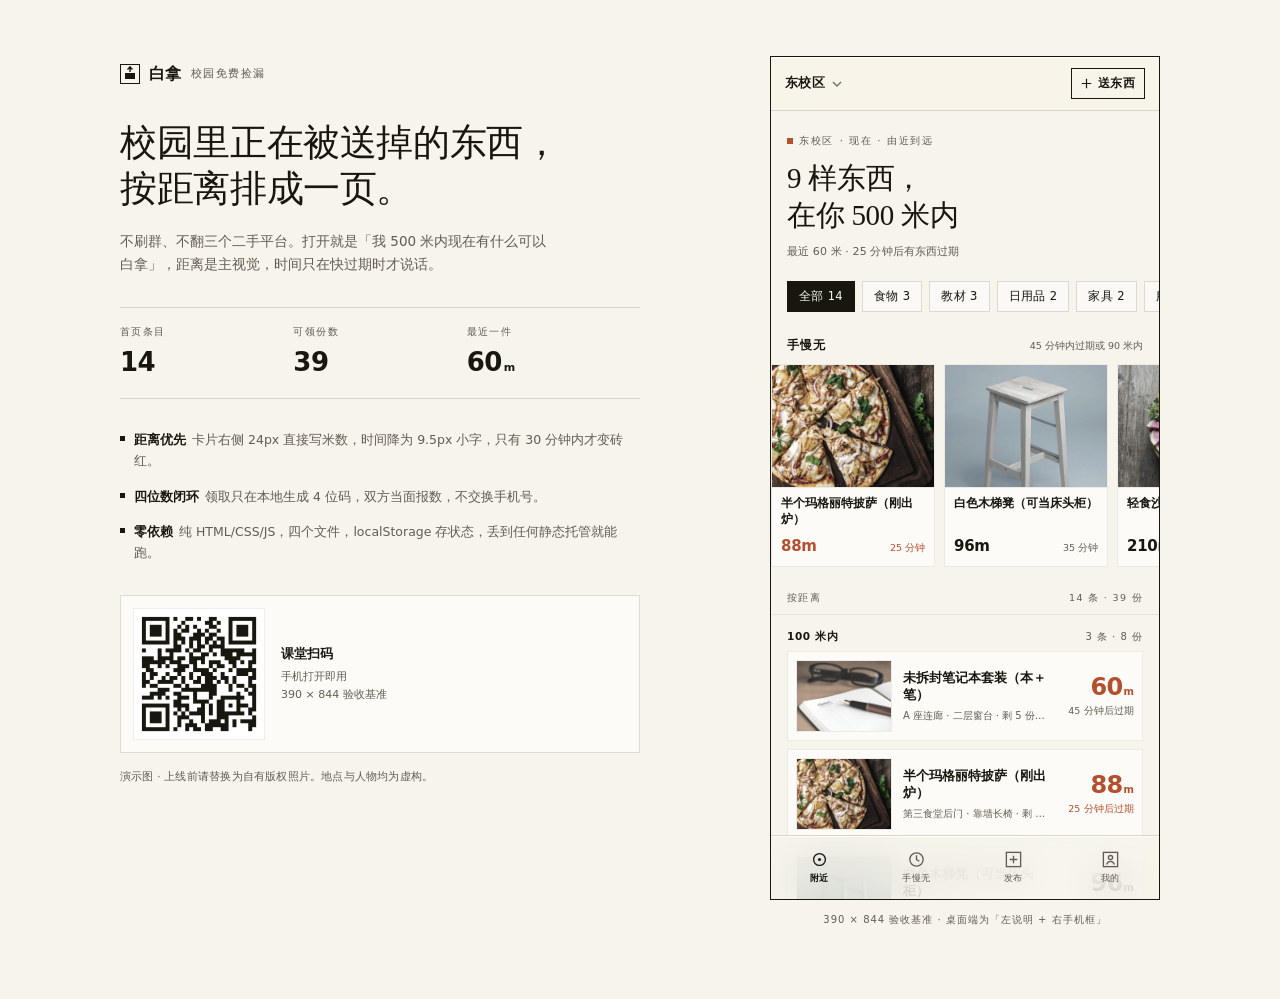
==== index.html @ 17d1b1d6 "白拿 · 校园免费捡漏：单页零依赖 Web App（14 条种子 / 6 分类 / 4 位码闭环）" ====
<!DOCTYPE html>
<html lang="zh-CN">
<head>
<meta charset="utf-8">
<meta name="viewport" content="width=device-width, initial-scale=1, viewport-fit=cover">
<meta name="theme-color" content="#F7F4EB">
<title>白拿 · 校园免费捡漏</title>
<meta name="description" content="把校园里正在被免费送掉的东西按距离排成一页。学生打开第一眼就知道 500 米内有什么可以白拿。">
<link rel="stylesheet" href="styles.css">
</head>
<body>

<main class="wrap">

  <!-- ===== 左栏：说明（桌面端） ===== -->
  <aside class="aside">
    <div class="brand">
      <svg class="brand-mark" viewBox="0 0 20 20" aria-hidden="true">
        <rect x="0.5" y="0.5" width="19" height="19" fill="none" stroke="currentColor"/>
        <rect x="5" y="9" width="10" height="6" fill="currentColor"/>
        <path d="M10 2v6M7.5 5.5L10 3l2.5 2.5" fill="none" stroke="currentColor" stroke-width="1.4"/>
      </svg>
      <span class="brand-name">白拿</span>
      <span class="brand-sub">校园免费捡漏</span>
    </div>

    <h2 class="aside-h1">校园里正在被送掉的东西，<br>按距离排成一页。</h2>
    <p class="aside-p">不刷群、不翻三个二手平台。打开就是「我 500 米内现在有什么可以白拿」，距离是主视觉，时间只在快过期时才说话。</p>

    <dl class="aside-stats">
      <div><dt>首页条目</dt><dd>14</dd></div>
      <div><dt>可领份数</dt><dd>39</dd></div>
      <div><dt>最近一件</dt><dd>60<span>m</span></dd></div>
    </dl>

    <ul class="aside-list">
      <li><b>距离优先</b>卡片右侧 24px 直接写米数，时间降为 9.5px 小字，只有 30 分钟内才变砖红。</li>
      <li><b>四位数闭环</b>领取只在本地生成 4 位码，双方当面报数，不交换手机号。</li>
      <li><b>零依赖</b>纯 HTML/CSS/JS，四个文件，localStorage 存状态，丢到任何静态托管就能跑。</li>
    </ul>

    <div class="qr-block">
      <img class="qr" src="assets/qr.png" alt="课堂扫码打开 白拿 手机版" width="132" height="132">
      <div class="qr-txt">
        <b>课堂扫码</b>
        <span>手机打开即用<br>390 × 844 验收基准</span>
      </div>
    </div>

    <p class="aside-foot">演示图 · 上线前请替换为自有版权照片。地点与人物均为虚构。</p>
  </aside>

  <!-- ===== 右栏：手机框 ===== -->
  <div class="phone-col">
    <div class="device" id="device">

      <!-- 可滚动内容 -->
      <div class="screen" id="screen">

        <!-- 附近 -->
        <section class="view is-active" id="view-near" data-view="near">
          <div class="hero">
            <p class="eyebrow"><span class="dot"></span><span id="heroCampus">东校区</span> · 现在 · 由近到远</p>
            <h1 id="heroTitle">9 样东西，<br>在你 500 米内</h1>
            <p class="hero-note" id="heroNote">最近 60 米 · 25 分钟后有东西过期</p>
          </div>

          <div class="chips" id="chips" role="group" aria-label="分类筛选"></div>

          <div class="strip-head">
            <h3>手慢无</h3>
            <span id="hotHint">45 分钟内过期</span>
          </div>
          <div class="strip" id="hotStrip"></div>

          <div class="list-head">
            <span>按距离</span>
            <span id="listStat">14 条 · 39 份</span>
          </div>
          <div id="bands"></div>

          <p class="list-foot" id="listFoot">以上共 14 条 · 39 份可领 · 全部免费</p>
        </section>

        <!-- 手慢无 -->
        <section class="view" id="view-hot" data-view="hot">
          <div class="view-head">
            <p class="eyebrow"><span class="dot"></span>正在消失</p>
            <h1 class="view-h1">手慢无</h1>
            <p class="hero-note">45 分钟内过期，或 90 米内能立刻走到。</p>
          </div>
          <div id="hotList"></div>
          <p class="list-foot">共 <span id="hotCount">4</span> 件 · 点开看地点与领取码</p>
        </section>

        <!-- 发布 -->
        <section class="view" id="view-publish" data-view="publish">
          <div class="view-head">
            <p class="eyebrow"><span class="dot"></span>三十秒挂上去</p>
            <h1 class="view-h1">我要送</h1>
            <p class="hero-note">写清地点和还剩多久，别人才能真的来拿。</p>
          </div>
          <form class="form" id="pubForm" novalidate>
            <label class="field">
              <span>送什么</span>
              <input id="fTitle" type="text" maxlength="24" placeholder="例：半箱矿泉水（未开封）" autocomplete="off">
            </label>

            <div class="field">
              <span>分类</span>
              <div class="pick-row" id="fCat"></div>
            </div>

            <div class="field-2">
              <label class="field">
                <span>离你多远（米）</span>
                <input id="fMeters" type="number" inputmode="numeric" min="10" max="1500" value="120">
              </label>
              <label class="field">
                <span>多久内有效</span>
                <select id="fExpires">
                  <option value="20">20 分钟</option>
                  <option value="35">35 分钟</option>
                  <option value="60" selected>1 小时</option>
                  <option value="180">3 小时</option>
                  <option value="480">今天内</option>
                </select>
              </label>
            </div>

            <label class="field">
              <span>放在哪（不要写宿舍号）</span>
              <input id="fSpot" type="text" maxlength="28" placeholder="例：三食堂后门靠墙长椅" autocomplete="off">
            </label>

            <label class="field">
              <span>一句话说明</span>
              <textarea id="fNote" rows="2" maxlength="80" placeholder="还剩几份、有没有拆封、要不要自带袋子"></textarea>
            </label>

            <div class="field">
              <span>配一张图（演示素材）</span>
              <div class="pick-photos" id="fPhotos"></div>
            </div>

            <button class="btn-ink btn-full" type="submit">发布 · 立刻排到最前</button>
            <p class="form-note">不收集姓名 / 学号 / 手机号。领取码只在双方手机本地生成。</p>
          </form>
        </section>

        <!-- 我的 -->
        <section class="view" id="view-me" data-view="me">
          <div class="view-head">
            <p class="eyebrow"><span class="dot"></span>你的账</p>
            <h1 class="view-h1">我的</h1>
          </div>

          <div class="bill">
            <p class="eyebrow">白拿省下</p>
            <div class="bill-num"><span class="cur">¥</span><span id="mMoney">0</span></div>
            <p class="bill-sub">共 <b id="mCount">0</b> 次领取 · 平均每次 ¥<b id="mAvg">0</b></p>
          </div>

          <div class="list-head"><span>领取记录</span><span id="mRecCount">0 条</span></div>
          <div id="mRecs"></div>
          <p class="empty" id="mEmpty">还没有领取记录。去「附近」点开一件，领取后会拿到 4 位码。</p>

          <div class="pro" id="proCard">
            <p class="pro-eyebrow">Pro</p>
            <h3>30 分钟内新货，先看一分钟</h3>
            <ul class="pro-list">
              <li>极近 / 快过期的新条目推送</li>
              <li>跨校区一起看，按真实步行时间排</li>
              <li>无广告，不做推荐位</li>
            </ul>
            <div class="pro-foot">
              <span class="pro-price">¥6<span>/月</span></span>
              <button class="btn-line btn-line-light" id="proBtn" type="button">了解 Pro</button>
            </div>
          </div>

          <p class="list-foot">本地演示版 · 数据保存在这台设备的浏览器里</p>
          <p class="reset-wrap"><button class="reset-btn" id="resetBtn" type="button">清空本机演示数据</button></p>
        </section>

      </div><!-- /screen -->

      <!-- 顶栏 -->
      <header class="topbar glass">
        <button class="campus" id="campusBtn" type="button">
          <span id="campusName">东校区</span>
          <svg viewBox="0 0 10 6" aria-hidden="true"><path d="M1 1l4 4 4-4" fill="none" stroke="currentColor" stroke-width="1.4"/></svg>
        </button>
        <button class="top-pub" id="topPub" type="button" aria-label="发布一条">
          <svg viewBox="0 0 14 14" aria-hidden="true"><path d="M7 1v12M1 7h12" stroke="currentColor" stroke-width="1.5"/></svg>
          <span>送东西</span>
        </button>
      </header>

      <!-- 底栏 -->
      <nav class="tabbar glass" id="tabbar" aria-label="主导航">
        <button class="tab is-active" data-tab="near" type="button">
          <svg viewBox="0 0 20 20" aria-hidden="true"><circle cx="10" cy="10" r="6.2" fill="none" stroke="currentColor" stroke-width="1.4"/><circle cx="10" cy="10" r="1.6" fill="currentColor"/></svg>
          <span>附近</span>
        </button>
        <button class="tab" data-tab="hot" type="button">
          <svg viewBox="0 0 20 20" aria-hidden="true"><circle cx="10" cy="10" r="7" fill="none" stroke="currentColor" stroke-width="1.4"/><path d="M10 5.6V10l3 1.8" fill="none" stroke="currentColor" stroke-width="1.4"/></svg>
          <span>手慢无</span>
        </button>
        <button class="tab" data-tab="publish" type="button">
          <svg viewBox="0 0 20 20" aria-hidden="true"><rect x="2.5" y="2.5" width="15" height="15" fill="none" stroke="currentColor" stroke-width="1.4"/><path d="M10 6v8M6 10h8" stroke="currentColor" stroke-width="1.4"/></svg>
          <span>发布</span>
        </button>
        <button class="tab" data-tab="me" type="button">
          <svg viewBox="0 0 20 20" aria-hidden="true"><rect x="2.5" y="2.5" width="15" height="15" fill="none" stroke="currentColor" stroke-width="1.4"/><circle cx="10" cy="8" r="2.2" fill="none" stroke="currentColor" stroke-width="1.4"/><path d="M5.8 15.2c1-2.2 2.4-3.2 4.2-3.2s3.2 1 4.2 3.2" fill="none" stroke="currentColor" stroke-width="1.4"/></svg>
          <span>我的</span>
        </button>
      </nav>

      <!-- 详情 -->
      <div class="scrim" id="scrim"></div>
      <section class="sheet glass" id="sheet" aria-hidden="true" aria-label="详情">
        <div class="sheet-scroll">
          <div class="sheet-photo-wrap">
            <img class="sheet-photo" id="dPhoto" alt="">
            <button class="sheet-close" id="dClose" type="button" aria-label="关闭详情">
              <svg viewBox="0 0 14 14" aria-hidden="true"><path d="M2 2l10 10M12 2L2 12" stroke="currentColor" stroke-width="1.5"/></svg>
            </button>
          </div>
          <div class="sheet-body">
            <p class="eyebrow" id="dCat">食物 · 剩 2 份</p>
            <h2 class="sheet-title" id="dTitle">—</h2>
            <div class="sheet-dist">
              <span class="d-num" id="dDist">120<span>m</span></span>
              <span class="d-time" id="dTime">25 分钟后过期</span>
            </div>
            <dl class="meta">
              <div><dt>地点</dt><dd id="dSpot">—</dd></div>
              <div><dt>估值</dt><dd id="dValue">—</dd></div>
              <div><dt>发布</dt><dd id="dBy">—</dd></div>
            </dl>
            <p class="sheet-note" id="dNote">—</p>

            <div class="steps">
              <p class="eyebrow">怎么拿</p>
              <ol class="steps-list">
                <li><b>01</b><span>点下面「领取」，拿到一个 4 位数字码</span></li>
                <li><b>02</b><span>按地点走过去，当面把 4 位报给对方</span></li>
                <li><b>03</b><span>拿走。双方都不留手机号、不加好友</span></li>
              </ol>
            </div>
          </div>
        </div>
        <div class="sheet-foot">
          <button class="btn-ink btn-full" id="dClaim" type="button">领取 · 生成 4 位码</button>
        </div>

        <div class="codeview" id="codeView" aria-hidden="true">
          <p class="eyebrow">领取码 · 当面报这 4 位</p>
          <div class="code" id="dCode">0000</div>
          <p class="code-note">不交换手机号。码已存进「我的 · 领取记录」，30 分钟内有效。</p>
          <button class="btn-line" id="dDone" type="button">完成</button>
        </div>
      </section>

      <div class="toast" id="toast" role="status" aria-live="polite"></div>
    </div>
    <p class="frame-note">390 × 844 验收基准 · 桌面端为「左说明 + 右手机框」</p>
  </div>
</main>

<script src="data.js"></script>
<script src="app.js"></script>
</body>
</html>
---- styles.css ----
/* =========================================================
   白拿 · 校园免费捡漏 — styles.css
   直角 / 无 emoji / 无渐变装饰 / 距离是主视觉
   ========================================================= */

:root{
  --paper:#F7F4EB;
  --card:rgba(255,255,255,.66);
  --ink:#17160F;
  --gray:#615D53;
  --brick:#B4502D;
  --line:rgba(23,22,15,.14);
  --line-soft:rgba(23,22,15,.07);
  --glass:rgba(247,244,235,.72);
  --sans:"Helvetica Neue","PingFang SC","Hiragino Sans GB","Microsoft YaHei",system-ui,sans-serif;
  --serif:Georgia,"Songti SC","SimSun","Times New Roman",serif;
  --mono:ui-monospace,"SFMono-Regular","Cascadia Mono",Consolas,monospace;
}

*,*::before,*::after{box-sizing:border-box;border-radius:0}

html,body{margin:0;padding:0}
body{
  background:var(--paper);
  color:var(--ink);
  font-family:var(--sans);
  font-size:14px;
  line-height:1.5;
  -webkit-font-smoothing:antialiased;
  text-rendering:optimizeLegibility;
}
body{overflow-x:hidden}
img{display:block;max-width:100%}
button{font:inherit;color:inherit;background:none;border:0;padding:0;cursor:pointer;-webkit-tap-highlight-color:transparent}
input,select,textarea{font:inherit;color:inherit}
dl,dd,dt,h1,h2,h3,p,ul,li,figure{margin:0;padding:0}
ul{list-style:none}
:focus-visible{outline:2px solid var(--brick);outline-offset:2px}

.eyebrow{
  font-size:10px;letter-spacing:.16em;text-transform:uppercase;
  color:var(--gray);display:flex;align-items:center;gap:6px;
}
.dot{width:6px;height:6px;background:var(--brick);flex:0 0 auto;display:inline-block}

/* ============ 桌面两栏 ============ */
.wrap{
  max-width:1120px;margin:0 auto;padding:56px 40px 72px;
  display:grid;grid-template-columns:minmax(0,1fr) 390px;
  gap:72px;align-items:start;
}

/* --------- 左栏 --------- */
.aside{padding-top:6px;max-width:520px}
.brand{display:flex;align-items:center;gap:9px;margin-bottom:34px}
.brand-mark{width:20px;height:20px;color:var(--ink);flex:0 0 auto}
.brand-name{font-size:16px;font-weight:700;letter-spacing:.02em}
.brand-sub{font-size:10.5px;color:var(--gray);letter-spacing:.14em;text-transform:uppercase}

.aside-h1{
  font-family:var(--serif);font-size:37px;line-height:1.24;font-weight:400;
  letter-spacing:-.01em;margin-bottom:18px;
}
.aside-p{font-size:13.5px;line-height:1.75;color:var(--gray);max-width:430px}

.aside-stats{
  display:grid;grid-template-columns:repeat(3,1fr);
  border-top:1px solid var(--line);border-bottom:1px solid var(--line);
  margin:30px 0;padding:16px 0;
}
.aside-stats>div{padding-right:12px}
.aside-stats dt{font-size:10px;letter-spacing:.14em;text-transform:uppercase;color:var(--gray)}
.aside-stats dd{font-size:26px;font-weight:700;letter-spacing:-.02em;margin-top:4px;font-variant-numeric:tabular-nums}
.aside-stats dd span{font-size:11px;font-weight:600;margin-left:2px;letter-spacing:0}

.aside-list{display:grid;gap:14px;margin-bottom:32px}
.aside-list li{font-size:12.5px;line-height:1.7;color:var(--gray);padding-left:14px;position:relative}
.aside-list li::before{content:"";position:absolute;left:0;top:7px;width:5px;height:5px;background:var(--ink)}
.aside-list b{color:var(--ink);font-weight:600;display:inline-block;margin-right:6px}

.qr-block{display:flex;align-items:center;gap:16px;border:1px solid var(--line);padding:12px;background:var(--card)}
.qr{width:132px;height:132px;object-fit:contain;background:#fff;border:1px solid var(--line-soft)}
.qr-txt{display:grid;gap:4px}
.qr-txt b{font-size:12.5px}
.qr-txt span{font-size:11px;color:var(--gray);line-height:1.6}
.aside-foot{margin-top:16px;font-size:10.5px;color:var(--gray);letter-spacing:.02em}

/* ============ 手机框 ============ */
.phone-col{position:relative}
.device{
  position:relative;width:390px;height:844px;overflow:hidden;
  background:var(--paper);border:1px solid var(--ink);
}
.frame-note{
  margin-top:12px;font-size:10px;letter-spacing:.1em;text-transform:uppercase;
  color:var(--gray);text-align:center;
}

/* --------- 磨砂玻璃 --------- */
.glass{
  background:var(--glass);
  -webkit-backdrop-filter:blur(20px) saturate(170%);
  backdrop-filter:blur(20px) saturate(170%);
}

/* --------- 滚动区 --------- */
.screen{
  position:absolute;inset:0;overflow-y:auto;overflow-x:hidden;
  padding:54px 0 84px;-webkit-overflow-scrolling:touch;
  scrollbar-width:none;
}
.screen::-webkit-scrollbar{width:0;height:0}

/* --------- 顶栏 --------- */
.topbar{
  position:absolute;top:0;left:0;right:0;height:54px;z-index:30;
  display:flex;align-items:center;justify-content:space-between;
  padding:0 14px;
  border-bottom:1px solid var(--line);
  box-shadow:inset 0 1px 0 rgba(255,255,255,.75);
}
.campus{display:flex;align-items:center;gap:7px;font-size:12.5px;font-weight:600;letter-spacing:.02em;padding:6px 0}
.campus svg{width:10px;height:6px;opacity:.6}
.top-pub{
  display:flex;align-items:center;gap:6px;font-size:11.5px;font-weight:600;
  border:1px solid var(--ink);padding:6px 9px;letter-spacing:.04em;
  transition:transform 160ms ease,background-color 160ms ease,color 160ms ease;
}
.top-pub svg{width:11px;height:11px}
.top-pub:active{transform:translateY(1px)}

/* --------- 底栏 --------- */
.tabbar{
  position:absolute;bottom:0;left:0;right:0;height:64px;z-index:30;
  display:grid;grid-template-columns:repeat(4,1fr);
  border-top:1px solid var(--line);
  box-shadow:inset 0 1px 0 rgba(255,255,255,.75);
  padding-bottom:env(safe-area-inset-bottom);
}
.tab{
  display:flex;flex-direction:column;align-items:center;justify-content:center;gap:3px;
  color:var(--gray);transition:color 200ms ease;
}
.tab svg{width:19px;height:19px}
.tab span{font-size:9px;letter-spacing:.06em}
.tab.is-active{color:var(--ink)}
.tab.is-active span{font-weight:600}

/* --------- 视图 --------- */
.view{display:none}
.view.is-active{display:block}

/* --------- hero --------- */
.hero{padding:22px 16px 6px}
.hero h1{
  font-family:var(--serif);font-weight:400;font-size:29px;line-height:1.28;
  letter-spacing:-.01em;margin:12px 0 10px;
}
.hero-note{font-size:11px;color:var(--gray);letter-spacing:.01em}
.view-head{padding:22px 16px 10px}
.view-h1{font-family:var(--serif);font-weight:400;font-size:26px;margin:10px 0 8px;letter-spacing:-.01em}

/* --------- 分类 chips --------- */
.chips{
  display:flex;gap:7px;overflow-x:auto;padding:14px 16px 4px;
  scrollbar-width:none;
}
.chips::-webkit-scrollbar{height:0}
.chip{
  flex:0 0 auto;font-size:11.5px;letter-spacing:.03em;
  padding:6px 11px;border:1px solid var(--line);background:rgba(255,255,255,.5);
  transition:background-color 160ms ease,color 160ms ease,border-color 160ms ease;
}
.chip[aria-pressed="true"]{background:var(--ink);color:var(--paper);border-color:var(--ink)}
.chip:active{transform:translateY(1px)}

/* --------- 手慢无横滑 --------- */
.strip-head{
  display:flex;align-items:baseline;justify-content:space-between;
  padding:20px 16px 8px;
}
.strip-head h3{font-size:12px;font-weight:700;letter-spacing:.1em;text-transform:uppercase}
.strip-head span{font-size:9.5px;color:var(--gray)}
.strip{
  display:flex;gap:9px;overflow-x:auto;padding:2px 16px 6px;
  scroll-snap-type:x mandatory;scrollbar-width:none;
}
.strip::-webkit-scrollbar{height:0}
.hot-card{
  flex:0 0 164px;scroll-snap-align:start;
  background:var(--card);border:1px solid var(--line-soft);
  text-align:left;transition:transform 200ms ease;
}
.hot-card:active{transform:translateY(1px)}
.hot-card img{width:100%;aspect-ratio:4/3;object-fit:cover;border-bottom:1px solid var(--line-soft)}
.hot-body{padding:8px 9px 9px}
.hot-title{
  font-size:12px;font-weight:600;line-height:1.32;
  display:-webkit-box;-webkit-line-clamp:2;-webkit-box-orient:vertical;overflow:hidden;
  height:32px;
}
.hot-meta{display:flex;align-items:baseline;justify-content:space-between;margin-top:7px}
.hot-dist{font-size:15px;font-weight:700;letter-spacing:-.02em;font-variant-numeric:tabular-nums}
.hot-dist.hot{color:var(--brick)}
.hot-time{font-size:9.5px;color:var(--gray)}
.hot-time.urgent{color:var(--brick)}

/* --------- 列表 --------- */
.list-head{
  display:flex;align-items:baseline;justify-content:space-between;
  padding:18px 16px 8px;
  font-size:9.5px;letter-spacing:.14em;text-transform:uppercase;color:var(--gray);
}
.band-head{
  display:flex;align-items:baseline;justify-content:space-between;
  padding:14px 16px 7px;border-top:1px solid var(--line-soft);
  font-size:10px;letter-spacing:.1em;color:var(--gray);
}
.band-head b{font-size:10.5px;letter-spacing:.06em;color:var(--ink);font-weight:600}
.band-head .band-n{font-variant-numeric:tabular-nums}

.row{
  display:grid;grid-template-columns:96px minmax(0,1fr) 76px;
  gap:11px;align-items:center;
  margin:0 16px 8px;padding:8px;
  background:var(--card);border:1px solid var(--line-soft);
  text-align:left;width:calc(100% - 32px);
  animation:rise 260ms ease-out both;
  transition:transform 160ms ease;
}
.row:active{transform:translateY(1px)}
.thumb{width:96px;height:72px;object-fit:cover;border:1px solid var(--line-soft)}
.row-main{min-width:0}
.row-title{
  font-size:13px;font-weight:600;line-height:1.3;
  display:-webkit-box;-webkit-line-clamp:2;-webkit-box-orient:vertical;overflow:hidden;
}
.row-sub{
  display:block;font-size:10px;color:var(--gray);margin-top:4px;
  white-space:nowrap;overflow:hidden;text-overflow:ellipsis;
}
.row-right{text-align:right}
.dist{
  display:block;font-size:24px;font-weight:700;line-height:1;letter-spacing:-.03em;
  font-variant-numeric:tabular-nums;
}
.dist span{font-size:10px;font-weight:600;margin-left:1px;letter-spacing:0}
.dist.hot{color:var(--brick)}
.time{font-size:9.5px;color:var(--gray);margin-top:5px;letter-spacing:.01em}
.time.urgent{color:var(--brick)}

/* 列表入场：只位移，绝不用 opacity:0 起手 */
@keyframes rise{
  from{transform:translateY(9px)}
  to{transform:translateY(0)}
}

.list-foot{
  padding:18px 16px 8px;font-size:10px;color:var(--gray);
  letter-spacing:.04em;text-align:center;
}
.empty{padding:8px 16px 18px;font-size:11.5px;color:var(--gray);line-height:1.7}

/* 刚发布 */
.row.is-new{background:rgba(255,255,255,.9);border-color:rgba(23,22,15,.2)}
.badge-new{
  display:inline-block;font-size:8.5px;letter-spacing:.12em;text-transform:uppercase;
  background:var(--ink);color:var(--paper);padding:1px 4px;margin-right:5px;vertical-align:1px;
}

/* --------- 详情面板 --------- */
.scrim{
  position:absolute;inset:0;z-index:38;background:rgba(23,22,15,.34);
  opacity:0;pointer-events:none;transition:opacity 220ms ease;
}
.scrim.on{opacity:1;pointer-events:auto}

.sheet{
  position:absolute;left:0;right:0;bottom:0;top:54px;z-index:40;
  transform:translateY(101%);
  transition:transform 300ms cubic-bezier(.22,.61,.36,1);
  border-top:1px solid var(--line);
  box-shadow:inset 0 1px 0 rgba(255,255,255,.8);
  display:flex;flex-direction:column;
  overflow:hidden;
}
.sheet.on{transform:translateY(0)}
.sheet-scroll{overflow-y:auto;overflow-x:hidden;flex:1;scrollbar-width:none}
.sheet-scroll::-webkit-scrollbar{width:0}
.sheet-photo-wrap{position:relative}
.sheet-photo{width:100%;aspect-ratio:16/9;object-fit:cover;border-bottom:1px solid var(--line-soft)}
.sheet-close{
  position:absolute;top:10px;right:10px;width:30px;height:30px;
  background:var(--glass);border:1px solid var(--line);
  -webkit-backdrop-filter:blur(20px) saturate(170%);
  backdrop-filter:blur(20px) saturate(170%);
  display:flex;align-items:center;justify-content:center;
}
.sheet-close svg{width:12px;height:12px}
.sheet-body{padding:16px 16px 20px}
.sheet-title{
  font-family:var(--serif);font-weight:400;font-size:21px;line-height:1.3;
  margin:8px 0 14px;letter-spacing:-.01em;
}
.sheet-dist{display:flex;align-items:baseline;gap:10px;margin-bottom:16px}
.d-num{font-size:30px;font-weight:700;letter-spacing:-.03em;font-variant-numeric:tabular-nums}
.d-num span{font-size:12px;font-weight:600;margin-left:1px;letter-spacing:0}
.d-num.hot{color:var(--brick)}
.d-time{font-size:10px;color:var(--gray)}
.d-time.urgent{color:var(--brick)}
.meta{border-top:1px solid var(--line-soft);margin-bottom:14px}
.meta>div{display:flex;gap:12px;padding:9px 0;border-bottom:1px solid var(--line-soft)}
.meta dt{flex:0 0 44px;font-size:10px;letter-spacing:.1em;text-transform:uppercase;color:var(--gray);padding-top:2px}
.meta dd{font-size:12px;line-height:1.55}
.sheet-note{font-size:12px;line-height:1.7;color:var(--gray)}
.steps{margin-top:20px;border-top:1px solid var(--line-soft);padding-top:14px}
.steps .eyebrow{margin-bottom:10px}
.steps-list li{
  display:flex;gap:10px;padding:7px 0;border-bottom:1px solid var(--line-soft);
  font-size:11.5px;line-height:1.55;color:var(--gray);
}
.steps-list li:last-child{border-bottom:0}
.steps-list b{
  font-family:var(--mono);font-size:9.5px;letter-spacing:.08em;color:var(--gray);
  padding-top:2px;flex:0 0 18px;
}
.reset-wrap{text-align:center;padding:2px 16px 22px}
.reset-btn{
  font-size:10px;letter-spacing:.08em;color:var(--gray);
  border-bottom:1px solid var(--line);padding-bottom:2px;
}
.reset-btn:active{color:var(--ink)}
.sheet-foot{
  padding:10px 16px 12px;border-top:1px solid var(--line);
  box-shadow:inset 0 1px 0 rgba(255,255,255,.75);
  background:var(--glass);
  -webkit-backdrop-filter:blur(20px) saturate(170%);
  backdrop-filter:blur(20px) saturate(170%);
}

/* 领取码 */
.codeview{
  position:absolute;inset:0;z-index:5;
  background:rgba(247,244,235,.96);
  -webkit-backdrop-filter:blur(20px) saturate(170%);
  backdrop-filter:blur(20px) saturate(170%);
  display:flex;flex-direction:column;align-items:center;justify-content:center;gap:14px;
  padding:24px;
  opacity:0;pointer-events:none;transform:translateY(10px);
  transition:opacity 200ms ease,transform 240ms ease;
}
.codeview.on{opacity:1;pointer-events:auto;transform:translateY(0)}
.code{
  font-family:var(--mono);font-size:46px;font-weight:600;letter-spacing:.26em;
  padding-left:.26em;font-variant-numeric:tabular-nums;
}
.code-note{font-size:11px;color:var(--gray);text-align:center;line-height:1.7;max-width:250px}

/* --------- 按钮 --------- */
.btn-ink{
  display:inline-flex;align-items:center;justify-content:center;
  background:var(--ink);color:var(--paper);
  padding:13px 18px;font-size:13px;font-weight:600;letter-spacing:.04em;
  border:1px solid var(--ink);
  transition:transform 160ms ease,opacity 160ms ease;
}
.btn-ink:active{transform:translateY(1px)}
.btn-ink[disabled]{opacity:.4}
.btn-full{width:100%}
.btn-line{
  display:inline-flex;align-items:center;justify-content:center;
  border:1px solid var(--ink);padding:11px 18px;font-size:12.5px;font-weight:600;
  letter-spacing:.04em;background:transparent;
  transition:transform 160ms ease;
}
.btn-line:active{transform:translateY(1px)}
.btn-line-light{border-color:rgba(247,244,235,.7);color:var(--paper)}

/* --------- 我的 --------- */
.bill{
  margin:8px 16px 6px;padding:18px 16px;
  background:var(--card);border:1px solid var(--line-soft);
}
.bill-num{
  display:flex;align-items:baseline;gap:3px;margin:8px 0 6px;
  font-size:38px;font-weight:700;letter-spacing:-.03em;font-variant-numeric:tabular-nums;line-height:1;
}
.bill-num .cur{font-size:17px;font-weight:600;color:var(--gray);letter-spacing:0}
.bill-sub{font-size:10.5px;color:var(--gray)}
.bill-sub b{color:var(--ink);font-weight:600}

.rec{
  display:flex;align-items:center;gap:10px;
  margin:0 16px 8px;padding:10px 11px;
  background:var(--card);border:1px solid var(--line-soft);
}
.rec-main{flex:1;min-width:0}
.rec-title{font-size:12.5px;font-weight:600;white-space:nowrap;overflow:hidden;text-overflow:ellipsis}
.rec-sub{font-size:9.5px;color:var(--gray);margin-top:3px}
.rec-code{
  font-family:var(--mono);font-size:14px;font-weight:600;letter-spacing:.16em;
  border:1px solid var(--line);padding:4px 6px;font-variant-numeric:tabular-nums;
}
.rec-amt{font-size:11px;font-weight:600;color:var(--gray);min-width:34px;text-align:right}

.pro{
  margin:18px 16px 0;padding:18px 16px;
  background:var(--ink);color:var(--paper);
}
.pro-eyebrow{font-size:9.5px;letter-spacing:.2em;text-transform:uppercase;opacity:.62}
.pro h3{font-family:var(--serif);font-weight:400;font-size:18px;line-height:1.35;margin:8px 0 12px}
.pro-list{display:grid;gap:7px;margin-bottom:16px}
.pro-list li{font-size:11px;color:rgba(247,244,235,.72);padding-left:11px;position:relative;line-height:1.5}
.pro-list li::before{content:"";position:absolute;left:0;top:6px;width:4px;height:4px;background:rgba(247,244,235,.6)}
.pro-foot{display:flex;align-items:center;justify-content:space-between;border-top:1px solid rgba(247,244,235,.18);padding-top:14px}
.pro-price{font-size:20px;font-weight:700;letter-spacing:-.02em}
.pro-price span{font-size:10px;font-weight:500;opacity:.6;margin-left:2px;letter-spacing:0}

/* --------- 表单 --------- */
.form{padding:0 16px}
.field{display:block;margin-bottom:13px}
.field>span{
  display:block;font-size:9.5px;letter-spacing:.12em;text-transform:uppercase;
  color:var(--gray);margin-bottom:5px;
}
.field input,.field textarea,.field select{
  width:100%;background:rgba(255,255,255,.66);border:1px solid var(--line);
  padding:10px 11px;font-size:13px;outline:none;
  transition:border-color 160ms ease,background-color 160ms ease;
}
.field textarea{resize:none;line-height:1.5}
.field input:focus,.field textarea:focus,.field select:focus{border-color:var(--ink);background:#fff}
.field input::placeholder,.field textarea::placeholder{color:rgba(97,93,83,.6)}
.field-2{display:grid;grid-template-columns:1fr 1fr;gap:10px}
.pick-row{display:flex;flex-wrap:wrap;gap:6px}
.pick-row .chip{font-size:11px;padding:5px 9px}
.pick-photos{display:grid;grid-template-columns:repeat(4,1fr);gap:6px}
.pick-photos button{padding:0;border:1px solid var(--line);line-height:0;transition:border-color 160ms ease}
.pick-photos img{width:100%;aspect-ratio:4/3;object-fit:cover}
.pick-photos button[aria-pressed="true"]{border:2px solid var(--ink)}
.form-note{font-size:9.5px;color:var(--gray);margin:10px 0 4px;line-height:1.6;text-align:center}

/* --------- toast --------- */
.toast{
  position:absolute;left:14px;right:14px;bottom:76px;z-index:60;
  background:var(--glass);
  -webkit-backdrop-filter:blur(20px) saturate(170%);
  backdrop-filter:blur(20px) saturate(170%);
  border:1px solid var(--line);
  box-shadow:inset 0 1px 0 rgba(255,255,255,.8);
  padding:10px 12px;font-size:11.5px;line-height:1.5;
  opacity:0;transform:translateY(10px);pointer-events:none;
  transition:opacity 200ms ease,transform 240ms ease;
}
.toast.on{opacity:1;transform:translateY(0)}

/* ============ 手机端：满屏 ============ */
@media (max-width:899px){
  .wrap{display:block;padding:0;max-width:none}
  .aside{display:none}
  .frame-note{display:none}
  .device{width:100%;height:100vh;height:100dvh;border:0}
  .screen{padding-bottom:88px}
}

@media (prefers-reduced-motion:reduce){
  *{animation-duration:1ms!important;transition-duration:1ms!important}
}
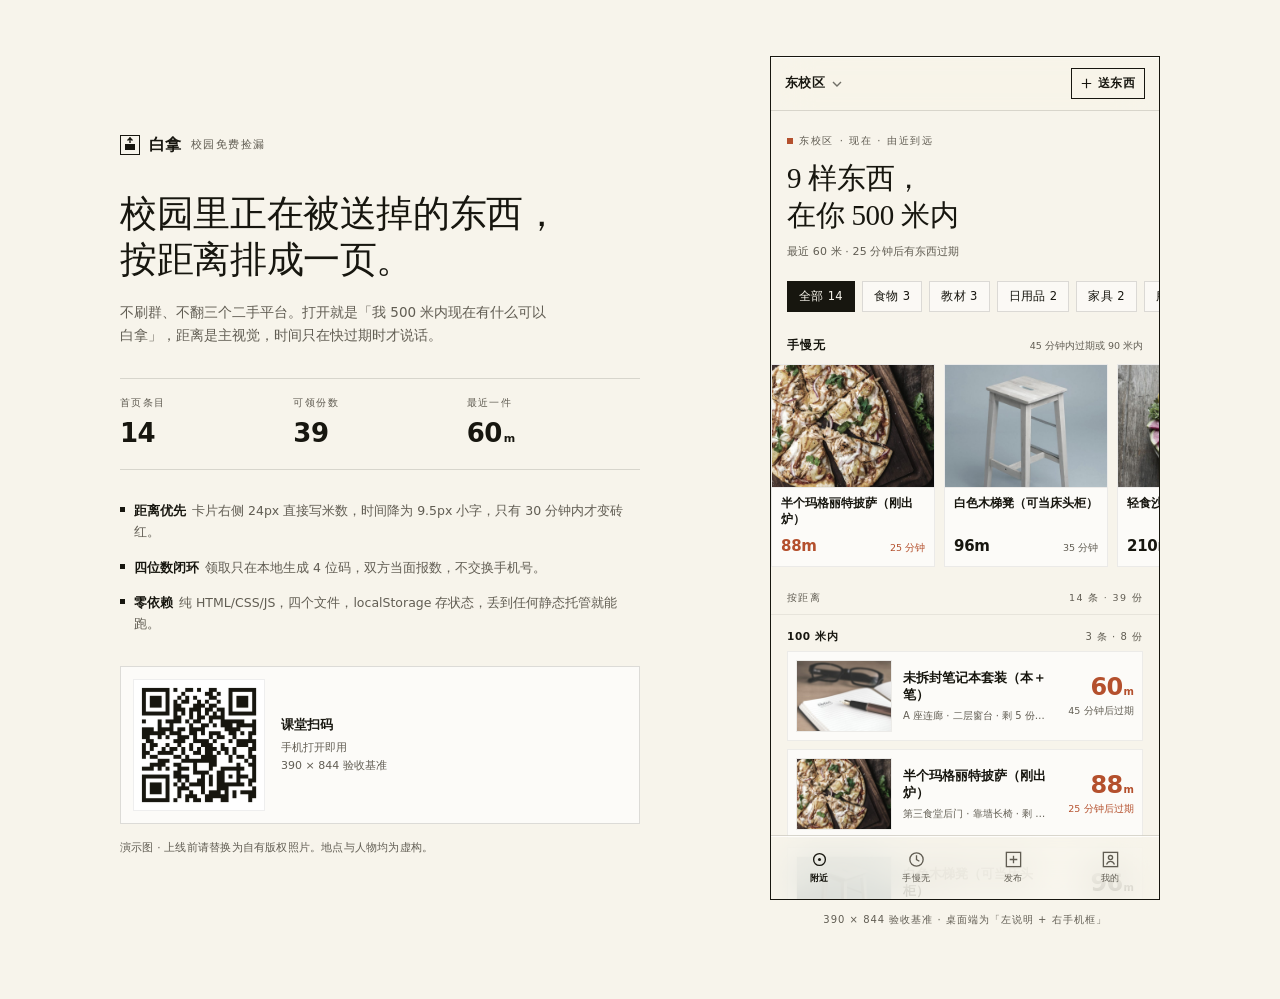
==== commit c3d54da6: "详情图占位改 data URI（不再发空请求）；qc 改用 img.decode() 判定解码" ====
--- a/index.html
+++ b/index.html
@@ -6,6 +6,7 @@
 <meta name="theme-color" content="#F7F4EB">
 <title>白拿 · 校园免费捡漏</title>
 <meta name="description" content="把校园里正在被免费送掉的东西按距离排成一页。学生打开第一眼就知道 500 米内有什么可以白拿。">
+<link rel="icon" href="data:image/svg+xml,%3Csvg xmlns='http://www.w3.org/2000/svg' viewBox='0 0 32 32'%3E%3Crect width='32' height='32' fill='%23F7F4EB'/%3E%3Crect x='4.5' y='4.5' width='23' height='23' fill='none' stroke='%2317160F' stroke-width='2'/%3E%3Crect x='11' y='14' width='10' height='6' fill='%2317160F'/%3E%3C/svg%3E">
 <link rel="stylesheet" href="styles.css">
 </head>
 <body>
@@ -222,7 +223,7 @@
       <section class="sheet glass" id="sheet" aria-hidden="true" aria-label="详情">
         <div class="sheet-scroll">
           <div class="sheet-photo-wrap">
-            <img class="sheet-photo" id="dPhoto" alt="">
+            <img class="sheet-photo" id="dPhoto" alt="" src="[data-uri]" width="1280" height="720">
             <button class="sheet-close" id="dClose" type="button" aria-label="关闭详情">
               <svg viewBox="0 0 14 14" aria-hidden="true"><path d="M2 2l10 10M12 2L2 12" stroke="currentColor" stroke-width="1.5"/></svg>
             </button>
--- a/styles.css
+++ b/styles.css
@@ -47,7 +47,7 @@
 .wrap{
   max-width:1120px;margin:0 auto;padding:56px 40px 72px;
   display:grid;grid-template-columns:minmax(0,1fr) 390px;
-  gap:72px;align-items:start;
+  gap:72px;align-items:center;min-height:100vh;
 }
 
 /* --------- 左栏 --------- */
